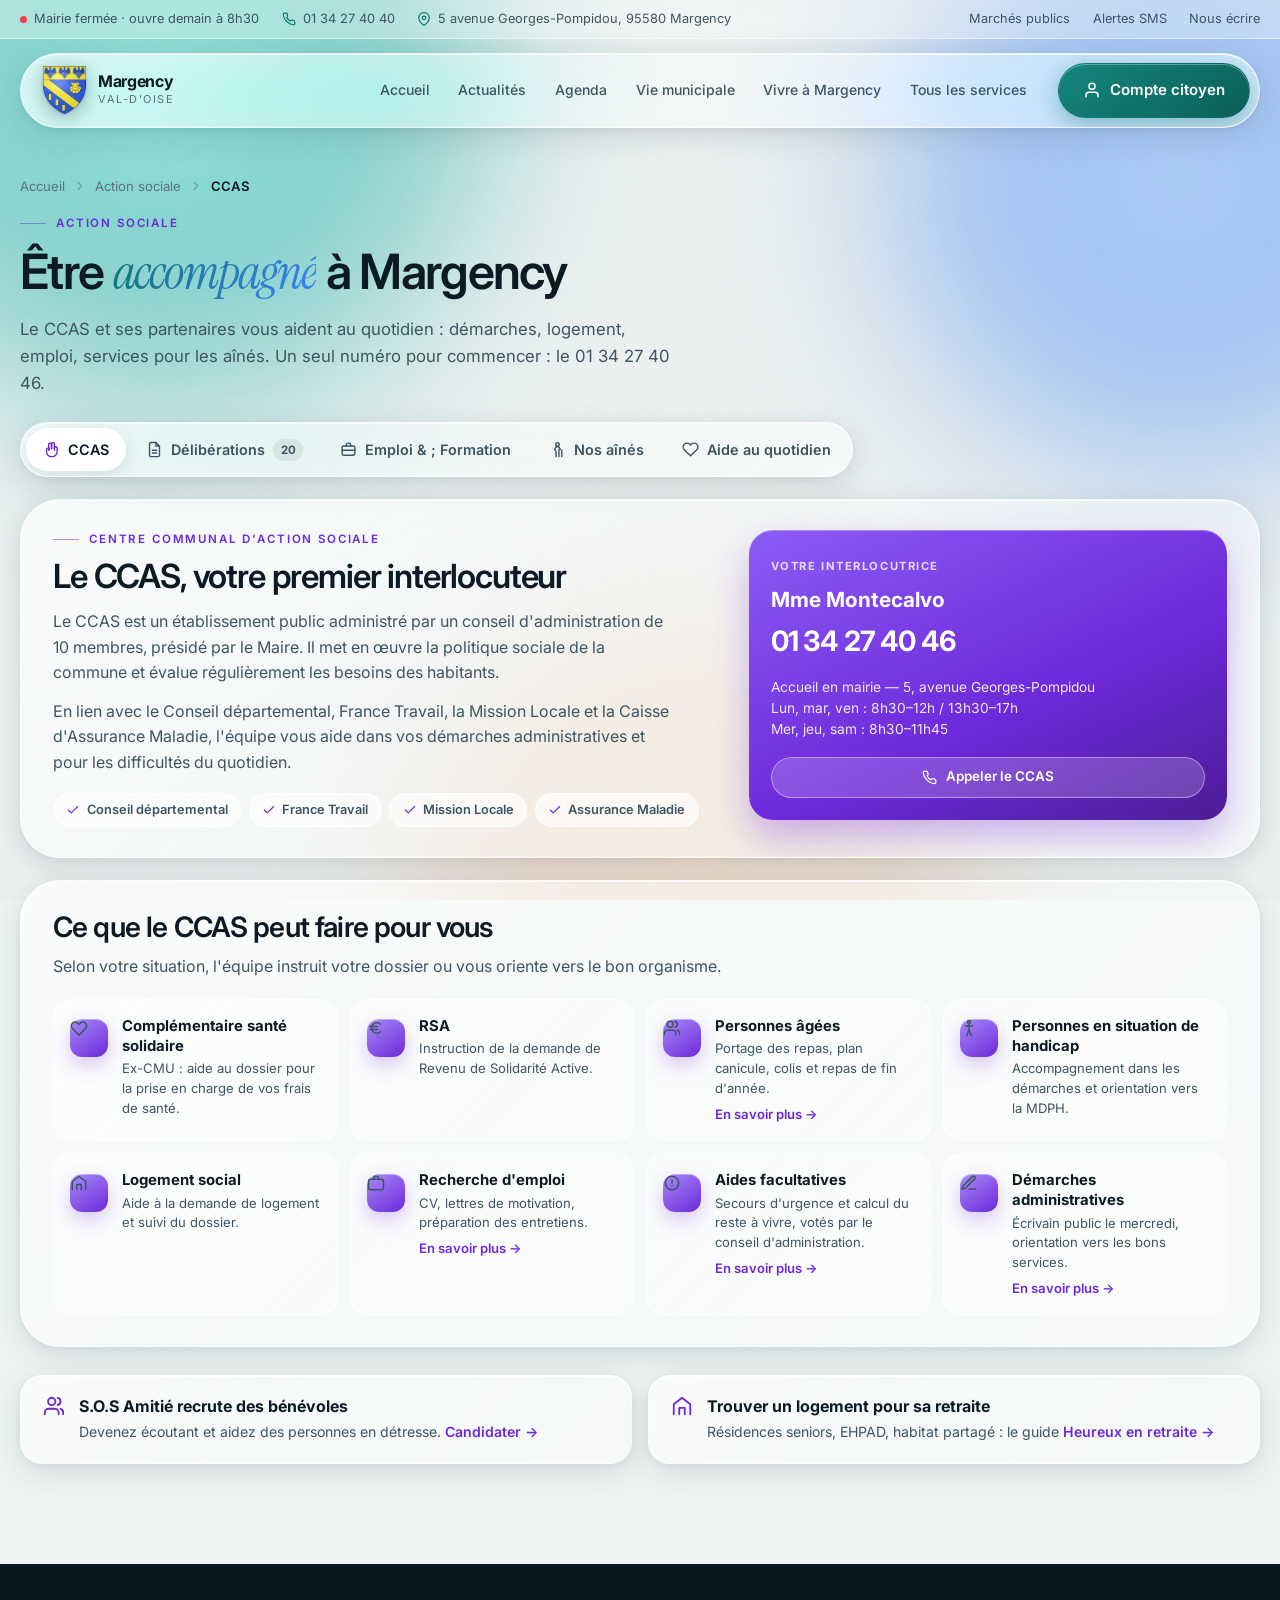
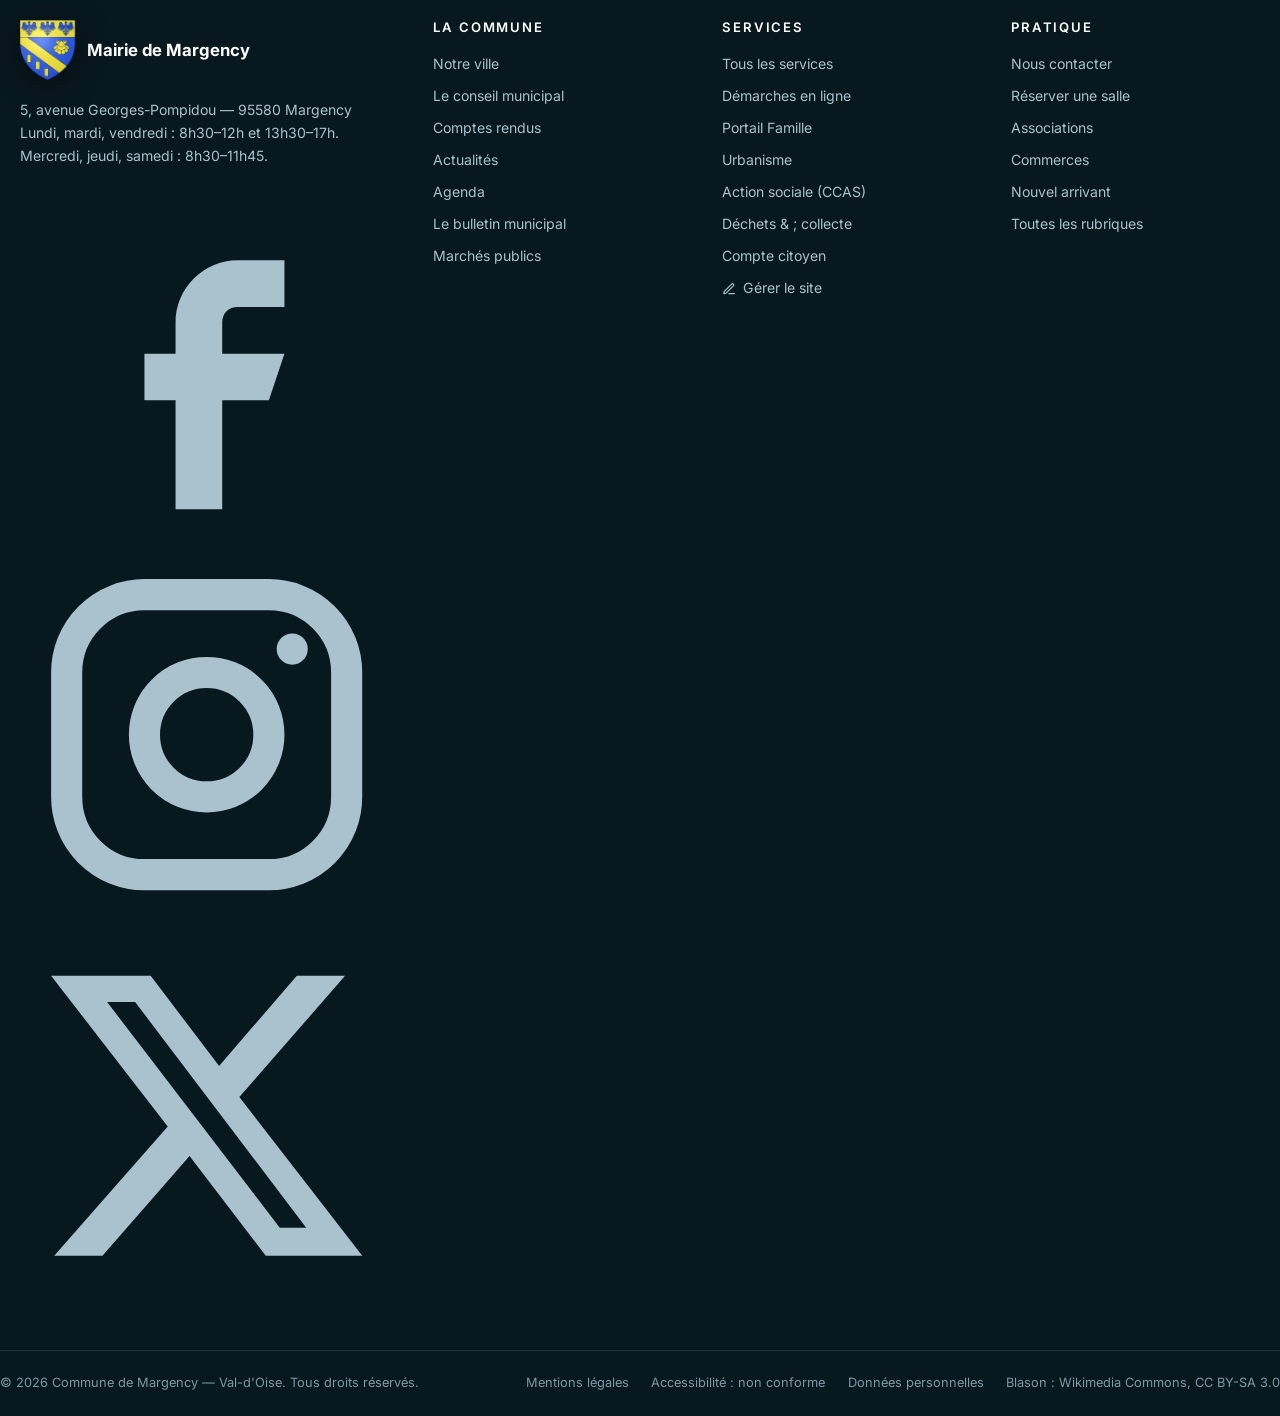
==== action-sociale.html @ bf0f0d5d "Site de la mairie de Margency : maquette complète Site statique de 15 pages et son interface de gest" ====
<!DOCTYPE html>
<html lang="fr">
<head>
<meta charset="utf-8">
<meta name="viewport" content="width=device-width, initial-scale=1">
<title>Action sociale — Mairie de Margency</title>
<meta name="description" content="Action sociale à Margency (95580) : CCAS, délibérations du CCAS, emploi et formation, services pour les aînés et aide au quotidien.">
<link rel="icon" type="image/png" sizes="32x32" href="assets/site/favicon-32.png">
<link rel="apple-touch-icon" href="assets/site/favicon-180.png">
<link rel="preconnect" href="https://fonts.googleapis.com">
<link rel="preconnect" href="https://fonts.gstatic.com" crossorigin>
<link href="https://fonts.googleapis.com/css2?family=Instrument+Serif:ital@0;1&family=Inter:wght@300;400;500;600;700&display=swap" rel="stylesheet">
<link rel="stylesheet" href="css/base.css?v=2">
<style>
.muted{color:var(--ink-mute)}
.view{animation:viewIn .5s var(--ease) both}
@keyframes viewIn{from{opacity:0; transform:translateY(16px)} to{opacity:1; transform:none}}
.views{padding-bottom:60px}
:root{--as1:#a78bfa; --as2:#6d28d9}
.page-head .eyebrow{color:var(--as2)}

/* ---------- onglets ---------- */
.seg{display:inline-flex; flex-wrap:wrap; gap:4px; padding:5px; border-radius:var(--r-lg); margin-top:1.6rem}
.seg a{display:flex; align-items:center; gap:.5rem; padding:.62rem 1.05rem; border-radius:var(--r-pill); white-space:nowrap;
  font-size:.9rem; font-weight:600; color:var(--ink-soft); transition:background .3s, color .3s, box-shadow .3s}
.seg a svg{width:17px;height:17px}
.seg a:hover{color:var(--ink)}
.seg a.on{background:#fff; color:var(--ink); box-shadow:0 6px 18px rgba(9,42,54,.12)}
.seg a.on svg{color:var(--as2)}
.seg b{font-size:.72rem; padding:.1rem .45rem; border-radius:var(--r-pill); background:rgba(11,26,36,.07)}

/* ---------- briques communes ---------- */
.panel{padding:30px 32px; border-radius:var(--r-xl); margin-bottom:22px; scroll-margin-top:120px}
.panel > h2{font-size:clamp(1.35rem,2.2vw,1.8rem); letter-spacing:-.03em; display:flex; align-items:center; gap:.8rem}
.panel > p{color:var(--ink-soft); margin-top:.7rem; max-width:70ch}
.panel h3{font-size:.76rem; font-weight:700; letter-spacing:.12em; text-transform:uppercase; color:var(--ink-mute); margin:1.6rem 0 .8rem}
.ic{width:46px;height:46px;border-radius:15px;flex:none;display:grid;place-items:center;color:#fff;
  background:linear-gradient(145deg,var(--c1,var(--as1)),var(--c2,var(--as2)));
  box-shadow:0 8px 20px rgba(109,40,217,.25), inset 0 1px 0 rgba(255,255,255,.35)}
.ic svg{width:22px;height:22px}
.ic.sm{width:38px;height:38px;border-radius:12px}
.ic.sm svg{width:18px;height:18px}
.hero-as{display:grid; grid-template-columns:minmax(0,1.4fr) minmax(0,1fr); gap:26px; align-items:start}
.hero-as .intro p{color:var(--ink-soft); margin-top:.8rem; max-width:62ch}
.hero-as .intro h2{font-size:clamp(1.5rem,2.6vw,2.1rem); letter-spacing:-.035em}
.contact{padding:22px; border-radius:24px; color:#fff;
  background:linear-gradient(155deg,#8b5cf6,#6d28d9 60%,#4c1d95);
  box-shadow:0 18px 38px rgba(109,40,217,.32), inset 0 1px 0 rgba(255,255,255,.3)}
.contact small{font-size:.7rem; font-weight:700; letter-spacing:.14em; text-transform:uppercase; opacity:.8}
.contact b{display:block; font-size:1.3rem; margin-top:.3rem}
.contact .tel{display:block; font-size:1.75rem; font-weight:700; letter-spacing:-.03em; margin:.2rem 0 .8rem}
.contact p{font-size:.86rem; opacity:.9; line-height:1.55}
.contact .btn{margin-top:1rem; width:100%; background:rgba(255,255,255,.18); color:#fff; border-color:rgba(255,255,255,.4)}
.contact .btn:hover{background:rgba(255,255,255,.28)}

.cards{display:grid; grid-template-columns:repeat(auto-fill,minmax(230px,1fr)); gap:12px}
.card{display:flex; gap:.9rem; align-items:flex-start; padding:16px; border-radius:18px;
  background:rgba(255,255,255,.5); border:1px solid rgba(255,255,255,.78);
  transition:transform .35s var(--ease), box-shadow .35s var(--ease), background .3s}
a.card:hover, .card.hov:hover{transform:translateY(-4px); background:rgba(255,255,255,.8); box-shadow:0 14px 30px rgba(9,42,54,.1)}
.card b{display:block; font-size:.93rem; line-height:1.35}
.card span{display:block; font-size:.82rem; color:var(--ink-soft); margin-top:.2rem; line-height:1.5}
.card .go{color:var(--as2); font-weight:600; margin-top:.4rem}

.chips{display:flex; flex-wrap:wrap; gap:.45rem}
.chip{display:inline-flex; align-items:center; gap:.4rem; padding:.36rem .78rem; border-radius:var(--r-pill);
  font-size:.8rem; font-weight:600; color:var(--ink-soft); background:rgba(255,255,255,.6); border:1px solid rgba(255,255,255,.8)}
.chip svg{width:14px;height:14px; color:var(--as2)}

.box{padding:18px; border-radius:18px; background:rgba(255,255,255,.45); border:1px solid rgba(255,255,255,.75)}
.two{display:grid; grid-template-columns:minmax(0,1fr) minmax(0,1fr); gap:16px}
.org{display:flex; flex-direction:column; gap:.2rem}
.org .top{display:flex; gap:.9rem; align-items:center; margin-bottom:.7rem}
.org .top b{font-size:1rem; line-height:1.3}
.org .top small{display:block; font-size:.76rem; color:var(--ink-mute)}
.org dl{margin:0; display:grid; grid-template-columns:auto minmax(0,1fr); gap:.35rem .8rem; font-size:.86rem}
.org dt{color:var(--ink-mute); font-weight:600}
.org dd{margin:0; color:var(--ink-soft)}
.org dd a{color:var(--brand); font-weight:600}
.org .btn{margin-top:1rem; align-self:flex-start}

.note{display:flex; gap:.9rem; align-items:flex-start; padding:18px 22px; border-radius:var(--r-md); margin-top:6px}
.note svg{width:22px;height:22px;flex:none;color:var(--as2);margin-top:.1rem}
.note b{display:block}
.note span{font-size:.88rem; color:var(--ink-soft)}
.note.warm svg{color:#c2410c}

.facts{display:grid; grid-template-columns:repeat(auto-fit,minmax(190px,1fr)); gap:10px; margin-top:1rem}
.fact{padding:14px 16px; border-radius:16px; background:rgba(255,255,255,.55); border:1px solid rgba(255,255,255,.8)}
.fact small{display:block; font-size:.7rem; font-weight:700; letter-spacing:.1em; text-transform:uppercase; color:var(--ink-mute)}
.fact b{display:block; font-size:1.05rem; margin-top:.2rem; letter-spacing:-.01em}
.fact span{display:block; font-size:.8rem; color:var(--ink-soft); margin-top:.15rem; line-height:1.45}
.fact.big b{font-size:1.6rem; letter-spacing:-.04em; color:var(--as2)}

ul.clean{list-style:none; margin:0; padding:0; display:grid; gap:8px}
ul.clean li{display:block; position:relative; padding-left:1.6rem; font-size:.9rem; color:var(--ink-soft); line-height:1.55}
ul.clean li svg{position:absolute; left:0; top:.28rem; width:17px;height:17px;flex:none;color:var(--as2);margin-top:.2rem}
ul.clean li b{color:var(--ink)}
.cta{display:flex; flex-wrap:wrap; gap:.6rem; margin-top:1.2rem}
.pdfs{display:flex; flex-wrap:wrap; gap:6px; margin-top:.8rem}
.pdfs a{display:inline-flex; align-items:center; gap:.45rem; padding:.45rem .75rem; border-radius:10px; font-size:.8rem; font-weight:500;
  background:rgba(255,255,255,.65); border:1px solid rgba(11,26,36,.08); transition:.25s}
.pdfs a:hover{background:#fff; color:var(--brand); border-color:rgba(15,118,110,.3)}
.pdfs a svg{width:14px;height:14px;color:var(--danger);flex:none}

/* sous-navigation interne (aînés) */
.jump{display:grid; grid-template-columns:repeat(4,minmax(0,1fr)); gap:12px; margin-bottom:22px}
.jump a{display:flex; align-items:center; gap:.8rem; padding:14px 16px; border-radius:var(--r-md); font-weight:600; font-size:.92rem;
  transition:transform .35s var(--ease)}
.jump a:hover{transform:translateY(-4px)}

/* ============ DÉLIBÉRATIONS ============ */
.years{display:flex; flex-wrap:wrap; gap:6px; margin-bottom:18px}
.years button{border:1px solid rgba(255,255,255,.8); background:rgba(255,255,255,.5); padding:.5rem 1rem; border-radius:var(--r-pill);
  font-weight:600; font-size:.86rem; color:var(--ink-soft); cursor:pointer; transition:.25s}
.years button:hover{background:rgba(255,255,255,.8)}
.years button.on{background:linear-gradient(140deg,#8b5cf6,#6d28d9); color:#fff; border-color:transparent; box-shadow:0 8px 20px rgba(109,40,217,.3)}
.seance{display:grid; grid-template-columns:auto minmax(0,1fr); gap:22px; padding:22px 24px; border-radius:var(--r-lg); margin-bottom:14px}
.stamp{width:96px; text-align:center; padding:12px 0 10px; border-radius:20px; color:#fff; align-self:start;
  background:linear-gradient(155deg,#8b5cf6,#6d28d9 60%,#4c1d95);
  box-shadow:0 12px 26px rgba(109,40,217,.3), inset 0 1px 0 rgba(255,255,255,.35)}
.stamp b{display:block; font-size:2.3rem; font-weight:700; line-height:1; letter-spacing:-.04em}
.stamp span{display:block; font-size:.76rem; font-weight:600; opacity:.92; margin-top:.2rem}
.s-t h2{font-size:1.15rem; letter-spacing:-.02em}
.s-t .chips{margin-top:.5rem}
.docs{display:grid; grid-template-columns:repeat(auto-fill,minmax(250px,1fr)); gap:8px; margin-top:.9rem}
.doc{display:flex; align-items:center; gap:.75rem; padding:9px 11px; border-radius:13px; background:rgba(255,255,255,.65);
  border:1px solid rgba(11,26,36,.06); transition:transform .35s var(--ease), box-shadow .35s var(--ease), background .3s}
.doc:hover{transform:translateY(-3px); background:#fff; box-shadow:0 10px 22px rgba(9,42,54,.1)}
.doc .pdf{width:34px;height:40px;border-radius:8px;flex:none;display:grid;place-items:center;color:#fff;font-size:.58rem;font-weight:800;
  background:linear-gradient(160deg,#f87171,#b91c1c); box-shadow:inset 0 1px 0 rgba(255,255,255,.35)}
.doc.del .pdf{background:linear-gradient(160deg,#a78bfa,#6d28d9)}
.doc b{display:block; font-size:.84rem; line-height:1.3}
.doc small{display:block; font-size:.72rem; color:var(--ink-mute)}

/* ============ AIDE : qui appeler ============ */
.guide{display:grid; gap:8px}
.row{display:grid; grid-template-columns:auto minmax(0,1.2fr) minmax(0,1fr) auto; gap:1rem; align-items:center; padding:12px 16px; border-radius:16px;
  background:rgba(255,255,255,.5); border:1px solid rgba(255,255,255,.78); transition:transform .35s var(--ease), background .3s}
.row:hover{transform:translateX(6px); background:rgba(255,255,255,.8)}
.row b{font-size:.92rem}
.row .svc{font-size:.86rem; color:var(--ink-soft)}
.row .svc a{color:var(--as2); font-weight:600}
.row .tel{font-weight:700; font-size:.9rem; color:var(--brand); white-space:nowrap}
.urg{display:grid; grid-template-columns:repeat(auto-fit,minmax(120px,1fr)); gap:8px; margin-top:.4rem}
.urg a{display:block; text-align:center; padding:12px 8px; border-radius:14px; background:rgba(254,226,226,.6); border:1px solid rgba(220,38,38,.18)}
.urg a b{display:block; font-size:1.5rem; color:#b91c1c; letter-spacing:-.03em}
.urg a span{font-size:.74rem; color:var(--ink-soft)}

@media (max-width:1100px){
  .hero-as{grid-template-columns:minmax(0,1fr)}
  .jump{grid-template-columns:minmax(0,1fr) minmax(0,1fr)}
}
@media (max-width:760px){
  .panel{padding:22px 20px}
  .two{grid-template-columns:minmax(0,1fr)}
  .seance{grid-template-columns:minmax(0,1fr); padding:18px}
  .stamp{width:auto; display:flex; align-items:baseline; gap:.6rem; padding:8px 14px}
  .stamp b{font-size:1.6rem}
  .row{grid-template-columns:auto minmax(0,1fr); row-gap:.2rem; align-items:start}
  .row .svc{grid-column:2}
  .row .tel{grid-column:2}
  .row .ic{grid-row:span 3; align-self:start}
  .seg{display:flex}
  .seg a{flex:1 1 40%; justify-content:center; padding:.6rem .7rem; font-size:.84rem}
}
</style>
</head>
<body>

<div class="aurora">
  <div class="blob b1"></div><div class="blob b2"></div>
  <div class="blob b3"></div><div class="blob b4"></div>
</div>
<div class="grain"></div>

<div class="topbar">
  <div class="wrap">
    <div class="topbar-l">
      <span class="topbar-item" id="statutMairie"><span class="pulse"></span> <span class="statut-txt">Horaires de la mairie</span></span>
      <a class="topbar-item" href="tel:0134274040">
        <svg viewBox="0 0 24 24" fill="none" stroke="currentColor" stroke-width="2" stroke-linecap="round"><path d="M22 16.9v3a2 2 0 0 1-2.2 2 19.8 19.8 0 0 1-8.6-3.1 19.5 19.5 0 0 1-6-6A19.8 19.8 0 0 1 2.1 4.2 2 2 0 0 1 4.1 2h3a2 2 0 0 1 2 1.7c.1.9.3 1.8.6 2.6a2 2 0 0 1-.5 2.1L8.1 9.6a16 16 0 0 0 6 6l1.2-1.1a2 2 0 0 1 2.1-.5c.8.3 1.7.5 2.6.6a2 2 0 0 1 1.7 2z"/></svg>
        01 34 27 40 40
      </a>
      <span class="topbar-item">
        <svg viewBox="0 0 24 24" fill="none" stroke="currentColor" stroke-width="2"><path d="M21 10c0 7-9 13-9 13s-9-6-9-13a9 9 0 0 1 18 0z"/><circle cx="12" cy="10" r="3"/></svg>
        5 avenue Georges-Pompidou, 95580 Margency
      </span>
    </div>
    <div class="topbar-l" style="display:flex">
      <a href="vie-municipale.html#marches">Marchés publics</a>
      <a href="compte-citoyen.html">Alertes SMS</a>
      <a href="vie-municipale.html#mairie/ecrire">Nous écrire</a>
    </div>
  </div>
</div>

<header class="site" id="header">
  <div class="wrap">
    <div class="navbar glass">
      <a class="brand" href="index.html">
        <img class="blason" src="assets/site/blason-128.webp" width="44" height="48" alt="Blason de Margency">
        <span class="brand-txt"><strong>Margency</strong><span>Val-d'Oise</span></span>
      </a>
      <nav class="main">
          <a href="index.html">Accueil</a>
          <a href="actualites.html">Actualités</a>
          <a href="agenda.html">Agenda</a>
          <a href="vie-municipale.html">Vie municipale</a>
          <a href="vivre-a-margency.html">Vivre à Margency</a>
          <a href="services.html">Tous les services</a>
        </nav>
      <div class="nav-actions">
        <a class="btn btn-solid" href="compte-citoyen.html">
          <svg viewBox="0 0 24 24" fill="none" stroke="currentColor" stroke-width="2" stroke-linecap="round"><path d="M20 21v-2a4 4 0 0 0-4-4H8a4 4 0 0 0-4 4v2"/><circle cx="12" cy="7" r="4"/></svg>
          <span class="lbl">Compte citoyen</span>
        </a>
        <button class="icon-btn burger" id="burger" aria-label="Menu">
          <svg viewBox="0 0 24 24" fill="none" stroke="currentColor" stroke-width="2" stroke-linecap="round"><path d="M4 7h16M4 12h16M4 17h16"/></svg>
        </button>
      </div>
    </div>
  </div>
</header>

<div class="sheet" id="sheet">
  <div class="wrap">
    <div class="sheet-inner glass">
      <button class="icon-btn close" id="closeSheet" aria-label="Fermer">
        <svg viewBox="0 0 24 24" fill="none" stroke="currentColor" stroke-width="2" stroke-linecap="round"><path d="M18 6 6 18M6 6l12 12"/></svg>
      </button>
      <nav>
            <a href="index.html">Accueil</a>
            <a href="actualites.html">Actualités</a>
            <a href="agenda.html">Agenda</a>
            <a href="vie-municipale.html">Vie municipale</a>
            <a href="enfance-education.html">Enfance &amp ; Éducation</a>
            <a href="sport-loisirs-culture.html">Sport, Loisirs &amp ; Culture</a>
            <a href="vivre-a-margency.html">Vivre à Margency</a>
            <a href="environnement-urbanisme.html">Environnement &amp ; Urbanisme</a>
            <a class="active" href="action-sociale.html">Action sociale</a>
            <a href="conseil-municipal.html">Conseil municipal</a>
            <a href="services.html">Tous les services</a>
            <a href="compte-citoyen.html">Compte citoyen</a>
          </nav>
    </div>
  </div>
</div>

<main>
  <div class="page-head">
    <div class="wrap">
      <div class="crumb">
        <a href="index.html">Accueil</a>
        <svg viewBox="0 0 24 24" fill="none" stroke="currentColor" stroke-width="2.4" stroke-linecap="round"><path d="m9 6 6 6-6 6"/></svg>
        <a href="services.html#action-sociale">Action sociale</a>
        <svg viewBox="0 0 24 24" fill="none" stroke="currentColor" stroke-width="2.4" stroke-linecap="round"><path d="m9 6 6 6-6 6"/></svg>
        <b id="crumbCur">CCAS</b>
      </div>
      <div class="eyebrow">Action sociale</div>
      <h1>Être <em>accompagné</em> à Margency</h1>
      <p class="lead">Le CCAS et ses partenaires vous aident au quotidien : démarches, logement, emploi, services pour les aînés. Un seul numéro pour commencer : le 01 34 27 40 46.</p>
      <nav class="seg glass" id="seg" aria-label="Sections de l'action sociale">
        <a href="#ccas" data-v="ccas"><svg viewBox="0 0 24 24" fill="none" stroke="currentColor" stroke-width="2" stroke-linecap="round" stroke-linejoin="round"><path d="M8 13V5a2 2 0 1 1 4 0v6"/><path d="M12 11V4a2 2 0 1 1 4 0v9"/><path d="M16 10a2 2 0 1 1 4 0v5a7 7 0 0 1-7 7h-1a7 7 0 0 1-7-7v-3a2 2 0 1 1 4 0"/></svg>CCAS</a>
        <a href="#deliberations" data-v="deliberations"><svg viewBox="0 0 24 24" fill="none" stroke="currentColor" stroke-width="2" stroke-linecap="round"><path d="M14 2H7a2 2 0 0 0-2 2v16a2 2 0 0 0 2 2h10a2 2 0 0 0 2-2V7z"/><path d="M14 2v5h5M9 13h6M9 17h6"/></svg>Délibérations <b id="nbSeances"></b></a>
        <a href="#emploi" data-v="emploi"><svg viewBox="0 0 24 24" fill="none" stroke="currentColor" stroke-width="2" stroke-linecap="round"><rect x="3" y="7" width="18" height="13" rx="2"/><path d="M9 7V5a2 2 0 0 1 2-2h2a2 2 0 0 1 2 2v2M3 13h18"/></svg>Emploi &amp ; Formation</a>
        <a href="#aines" data-v="aines"><svg viewBox="0 0 24 24" fill="none" stroke="currentColor" stroke-width="2" stroke-linecap="round"><circle cx="12" cy="5" r="2.5"/><path d="M10 22v-7l-2-3 2-4h4l2 4M14 12v10M18 13v9"/></svg>Nos aînés</a>
        <a href="#aide" data-v="aide"><svg viewBox="0 0 24 24" fill="none" stroke="currentColor" stroke-width="2" stroke-linecap="round"><path d="M20.8 4.6a5.5 5.5 0 0 0-7.8 0L12 5.7l-1-1.1a5.5 5.5 0 0 0-7.8 7.8l1 1.1L12 21l7.8-7.5 1-1.1a5.5 5.5 0 0 0 0-7.8z"/></svg>Aide au quotidien</a>
      </nav>
    </div>
  </div>

  <div class="views"><div class="wrap">

  <!-- ==================== CCAS ==================== -->
  <section class="view" data-view="ccas" hidden>
    <div class="panel glass">
      <div class="hero-as">
        <div class="intro">
          <div class="eyebrow" style="color:var(--as2)">Centre Communal d'Action Sociale</div>
          <h2 style="margin-top:.6rem">Le CCAS, votre premier interlocuteur</h2>
          <p>Le CCAS est un établissement public administré par un conseil d'administration de 10 membres, présidé par le Maire. Il met en œuvre la politique sociale de la commune et évalue régulièrement les besoins des habitants.</p>
          <p>En lien avec le Conseil départemental, France Travail, la Mission Locale et la Caisse d'Assurance Maladie, l'équipe vous aide dans vos démarches administratives et pour les difficultés du quotidien.</p>
          <div class="chips" style="margin-top:1.1rem" data-partners></div>
        </div>
        <aside class="contact">
          <small>Votre interlocutrice</small>
          <b>Mme Montecalvo</b>
          <a class="tel" href="tel:0134274046">01 34 27 40 46</a>
          <p>Accueil en mairie — 5, avenue Georges-Pompidou<br>Lun, mar, ven : 8h30–12h / 13h30–17h<br>Mer, jeu, sam : 8h30–11h45</p>
          <a class="btn btn-sm" href="tel:0134274046" data-ico="phone">Appeler le CCAS</a>
        </aside>
      </div>
    </div>

    <div class="panel glass">
      <h2>Ce que le CCAS peut faire pour vous</h2>
      <p>Selon votre situation, l'équipe instruit votre dossier ou vous oriente vers le bon organisme.</p>
      <div class="cards" style="margin-top:1.2rem" data-zone="ccas-missions"></div>
    </div>

    <div class="two">
      <div class="note glass" data-ico-note="users"><div><b>S.O.S Amitié recrute des bénévoles</b>
        <span>Devenez écoutant et aidez des personnes en détresse. <a style="color:var(--as2);font-weight:600" href="http://www.sosamitieidf.asso.fr/benevolat/ecoute-sos-amitie/" target="_blank" rel="noopener">Candidater →</a></span></div></div>
      <div class="note glass" data-ico-note="home"><div><b>Trouver un logement pour sa retraite</b>
        <span>Résidences seniors, EHPAD, habitat partagé : le guide <a style="color:var(--as2);font-weight:600" href="http://heureux-en-retraite.com/" target="_blank" rel="noopener">Heureux en retraite →</a></span></div></div>
    </div>
  </section>

  <!-- ==================== DÉLIBÉRATIONS ==================== -->
  <section class="view" data-view="deliberations" hidden>
    <div class="note glass" style="margin:0 0 18px" data-ico-note="info"><div><b>Le conseil d'administration du CCAS</b>
      <span>Présidé par le Maire, il vote le budget du CCAS, les subventions aux associations et les aides (secours d'urgence, aide au permis et au BAFA, bons de Noël…). Pour chaque séance : convocation, délibérations et procès-verbal. Les documents PDF font foi.</span></div></div>
    <div class="years" id="years" role="tablist" aria-label="Filtrer par année"></div>
    <div id="seances"></div>
  </section>

  <!-- ==================== EMPLOI ==================== -->
  <section class="view" data-view="emploi" hidden>
    <div class="panel glass">
      <div class="hero-as">
        <div class="intro">
          <div class="eyebrow" style="color:var(--as2)">Emploi &amp ; Formation</div>
          <h2 style="margin-top:.6rem">Vous cherchez un emploi&nbsp;?</h2>
          <p>Le CCAS peut vous aider dans vos démarches. Ses agents vous accompagnent pour <b>rédiger votre CV et vos lettres de motivation</b> et pour <b>préparer vos entretiens</b>.</p>
          <p>La ville diffuse aussi régulièrement des offres d'emploi sur ses différents canaux de communication.</p>
          <div class="cta">
            <a class="btn btn-solid" href="tel:0134274046" data-ico="phone">Prendre rendez-vous</a>
            <a class="btn btn-glass" href="vie-municipale.html#recrutement" data-ico="arrow">Voir les offres de la mairie</a>
          </div>
        </div>
        <div class="facts" style="margin-top:0">
          <div class="fact"><small>CV &amp ; lettres</small><b>Relecture, mise en forme</b><span>avec un agent du CCAS</span></div>
          <div class="fact"><small>Entretiens</small><b>Préparation</b><span>questions types, présentation</span></div>
          <div class="fact"><small>Orientation</small><b>Vers le bon organisme</b><span>France Travail, Mission Locale</span></div>
        </div>
      </div>
    </div>

    <div class="two">
      <div class="panel glass org" style="margin-bottom:0">
        <div class="top"><span class="ic" style="--c1:#60a5fa;--c2:#2563eb" data-i="briefcase"></span><div><b>France Travail — Montmorency</b><small>ex-Pôle emploi · tous publics</small></div></div>
        <dl>
          <dt>Adresse</dt><dd>27, rue Ferber, 95160 Montmorency</dd>
          <dt>Téléphone</dt><dd><a href="tel:3949">39 49</a> (service gratuit + prix d'un appel)</dd>
          <dt>Horaires</dt><dd>Sans rendez-vous : lundi au jeudi 9h–13h15, vendredi 9h–12h<br>Sur rendez-vous : lundi au jeudi 13h15–17h</dd>
        </dl>
        <a class="btn btn-glass btn-sm" href="https://www.francetravail.fr" target="_blank" rel="noopener" data-ico="arrow">francetravail.fr</a>
      </div>
      <div class="panel glass org" style="margin-bottom:0">
        <div class="top"><span class="ic" style="--c1:#fbbf6b;--c2:#9e5527" data-i="cap"></span><div><b>Mission Locale Vallée de Montmorency</b><small>jeunes de 16 à 25 ans</small></div></div>
        <dl>
          <dt>Adresse</dt><dd>30, rue de la Station, 95130 Franconville</dd>
          <dt>Téléphone</dt><dd><a href="tel:0139326603">01 39 32 66 03</a></dd>
          <dt>Horaires</dt><dd>Lundi, mardi : 8h45–12h30 / 13h30–17h30<br>Mercredi, jeudi : 8h45–12h30 / 13h30–17h<br>Vendredi : 8h45–12h30 / 13h30–16h45</dd>
        </dl>
        <a class="btn btn-glass btn-sm" href="tel:0139326603" data-ico="phone">Appeler la Mission Locale</a>
      </div>
    </div>

    <div class="panel glass" style="margin-top:22px">
      <h2>Se former, s'engager</h2>
      <div class="cards" style="margin-top:1.2rem" data-zone="emploi-formation"></div>
    </div>
  </section>

  <!-- ==================== AÎNÉS ==================== -->
  <section class="view" data-view="aines" hidden>
    <div class="jump">
      <a class="glass" href="#aines/canicule"><span class="ic sm" style="--c1:#fb923c;--c2:#c2410c" data-i="sun"></span>Canicule &amp ; grand froid</a>
      <a class="glass" href="#aines/repas"><span class="ic sm" style="--c1:#4ade80;--c2:#15803d" data-i="fork"></span>Portage des repas</a>
      <a class="glass" href="#aines/lien"><span class="ic sm" style="--c1:#f472b6;--c2:#be185d" data-i="users"></span>Visites &amp ; lien social</a>
      <a class="glass" href="#aines/retraite"><span class="ic sm" style="--c1:#60a5fa;--c2:#2563eb" data-i="doc"></span>Retraite &amp ; démarches</a>
    </div>

    <div class="panel glass" id="canicule">
      <h2><span class="ic" style="--c1:#fb923c;--c2:#c2410c" data-i="sun"></span>Plan canicule et grand froid</h2>
      <p>Lors des épisodes de canicule ou de grand froid, la commune informe ses habitants et ouvre en mairie une <b>salle de rafraîchissement</b> équipée de climatiseurs, avec des bouteilles d'eau pour les personnes qui n'ont pas accès à un lieu frais.</p>
      <div class="two" style="margin-top:1.2rem">
        <div class="box">
          <h3 style="margin-top:0">Faites-vous recenser</h3>
          <p style="font-size:.9rem;color:var(--ink-soft)">Personnes âgées, isolées ou en situation de handicap : inscrivez-vous au registre du CCAS. En cas d'alerte, vous serez contacté et aidé si besoin. Un proche peut vous inscrire.</p>
          <div class="cta">
            <a class="btn btn-solid btn-sm" href="compte-citoyen.html" data-ico="user">S'inscrire depuis le compte citoyen</a>
            <a class="btn btn-glass btn-sm" href="tel:0134274046" data-ico="phone">01 34 27 40 46</a>
          </div>
        </div>
        <div class="box">
          <h3 style="margin-top:0">Les bons réflexes</h3>
          <ul class="clean" data-check>
            <li>Boire régulièrement, sans attendre d'avoir soif</li>
            <li>Fermer volets et fenêtres le jour, aérer la nuit</li>
            <li>Donner et prendre des nouvelles de ses proches</li>
            <li>Canicule info service : <b>0 800 06 66 66</b> (appel gratuit)</li>
          </ul>
          <div class="pdfs"><a href="https://www.gouvernement.fr/risques/canicule" target="_blank" rel="noopener">gouvernement.fr — canicule</a><a href="https://www.gouvernement.fr/risques/grand-froid" target="_blank" rel="noopener">gouvernement.fr — grand froid</a></div>
        </div>
      </div>
    </div>

    <div class="panel glass" id="repas">
      <h2><span class="ic" style="--c1:#4ade80;--c2:#15803d" data-i="fork"></span>Portage des repas à domicile</h2>
      <p>Pour les personnes de <b>plus de 60 ans et/ou en situation de handicap</b>, la mairie livre des repas à domicile en liaison froide, <b>7 jours sur 7</b>, pour le midi et le soir.</p>
      <div class="facts">
        <div class="fact big"><small>Tarif 2026</small><b>9,20 €</b><span>par repas · révisé chaque 1<sup>er</sup> janvier</span></div>
        <div class="fact"><small>Livraison</small><b>Le matin, du lundi au vendredi</b><span>le vendredi : repas du samedi et du dimanche</span></div>
        <div class="fact"><small>Menus</small><b>Élaborés par une diététicienne</b><span>sans sucre, sans sel ou texture modifiée · collation du soir possible</span></div>
        <div class="fact"><small>Inscription</small><b><a href="tel:0134274076" style="color:var(--brand)">01 34 27 40 76</a></b><span>5 jours pour la première livraison</span></div>
      </div>
      <p style="font-size:.86rem;margin-top:1rem">Pour suspendre ou reprendre la livraison, prévenez <b>72 h à l'avance</b> (sauf hospitalisation), sinon les repas sont facturés. Repas préparés par le prestataire Armor Cuisine, choisis un mois à l'avance.</p>
      <h3>Menus en cours</h3>
      <div class="pdfs" data-zone="aines-menus"></div>
    </div>

    <div class="panel glass" id="lien">
      <h2><span class="ic" style="--c1:#f472b6;--c2:#be185d" data-i="users"></span>Visites et lien social</h2>
      <div class="two" style="margin-top:1.2rem">
        <div class="box">
          <h3 style="margin-top:0">Unis-Cité</h3>
          <p style="font-size:.9rem;color:var(--ink-soft)">Des jeunes en service civique proposent aux seniors de Margency :</p>
          <ul class="clean" data-check style="margin-top:.6rem">
            <li>des visites et des appels de convivialité</li>
            <li>une aide pour utiliser le numérique</li>
            <li>des animations et des jeux à distance</li>
          </ul>
          <div class="cta"><a class="btn btn-glass btn-sm" href="tel:0134274075" data-ico="phone">01 34 27 40 75 · mardi au vendredi</a></div>
        </div>
        <div class="box">
          <h3 style="margin-top:0">Ensemble 2 Générations</h3>
          <p style="font-size:.9rem;color:var(--ink-soft)">Le logement intergénérationnel : un senior accueille chez lui un étudiant sélectionné par l'association. En échange d'un loyer modéré ou d'une participation aux charges, l'étudiant apporte présence, entraide et convivialité. Trois formules de cohabitation existent.</p>
          <div class="cta"><a class="btn btn-glass btn-sm" href="https://ensemble2generations.fr/" target="_blank" rel="noopener" data-ico="arrow">ensemble2generations.fr</a></div>
        </div>
      </div>
      <div class="note" style="background:rgba(255,255,255,.45);border:1px solid rgba(255,255,255,.75);margin-top:16px" data-ico-note="gift"><div><b>Colis et repas de fin d'année</b>
        <span>Vous avez 70 ans ou plus ? Choisissez le colis, l'invitation au repas des aînés ou les deux, depuis votre <a href="compte-citoyen.html" style="color:var(--as2);font-weight:600">compte citoyen</a>.</span></div></div>
    </div>

    <div class="panel glass" id="retraite">
      <h2><span class="ic" style="--c1:#60a5fa;--c2:#2563eb" data-i="doc"></span>Retraite et démarches</h2>
      <div class="cards" style="margin-top:1.2rem" data-zone="aines-retraite"></div>
    </div>
  </section>

  <!-- ==================== AIDE AU QUOTIDIEN ==================== -->
  <section class="view" data-view="aide" hidden>
    <div class="panel glass">
      <div class="hero-as">
        <div class="intro">
          <div class="eyebrow" style="color:var(--as2)">Écrivain public</div>
          <h2 style="margin-top:.6rem">Un courrier à écrire, un document à comprendre&nbsp;?</h2>
          <p>Chaque <b>mercredi après-midi</b>, Mme Francine Allain, écrivaine publique, reçoit les Margencéens en mairie. Elle aide à lire, comprendre ou rédiger courriers et documents administratifs, avec écoute et discrétion.</p>
          <p>Forte de plus de dix ans d'expérience, elle aime rappeler qu'« on reçoit des individus, pas des dossiers ».</p>
        </div>
        <aside class="contact">
          <small>Sur rendez-vous</small>
          <b>Le mercredi après-midi</b>
          <a class="tel" href="tel:0134274046">01 34 27 40 46</a>
          <p>Ligne directe du CCAS, ou standard de la mairie au 01 34 27 40 40, touche 1<br>Rendez-vous en mairie — 5, avenue Georges-Pompidou</p>
          <a class="btn btn-sm" href="tel:0134274046" data-ico="phone">Prendre rendez-vous</a>
        </aside>
      </div>
    </div>

    <div class="panel glass">
      <h2>Qui appeler selon votre besoin&nbsp;?</h2>
      <p>Les services de la commune et de ses partenaires, en un coup d'œil.</p>
      <div class="guide" style="margin-top:1.2rem" id="guide" data-zone="aide-guide"></div>
    </div>

    <div class="panel glass">
      <h2>En cas d'urgence</h2>
      <div class="urg" style="margin-top:1rem">
        <a href="tel:15"><b>15</b><span>SAMU</span></a>
        <a href="tel:17"><b>17</b><span>Police</span></a>
        <a href="tel:18"><b>18</b><span>Pompiers</span></a>
        <a href="tel:112"><b>112</b><span>Urgences (Europe)</span></a>
        <a href="tel:115"><b>115</b><span>Hébergement d'urgence</span></a>
        <a href="tel:3919"><b>3919</b><span>Violences femmes info</span></a>
      </div>
    </div>
  </section>

  </div></div>
</main>

<footer>
  <div class="wrap">
    <div class="f-grid">
      <div>
        <div class="f-brand">
          <img class="blason blason-lg" src="assets/site/blason-256.webp" width="55" height="60" alt="Blason de Margency">
          <strong>Mairie de Margency</strong>
        </div>
        <p class="f-about">5, avenue Georges-Pompidou — 95580 Margency<br><span data-horaires-mairie>Lundi, mardi, vendredi : 8h30–12h et 13h30–17h.<br>Mercredi, jeudi, samedi : 8h30–11h45.</span></p>
                <div class="socials">
          <a class="soc" href="https://www.facebook.com/profile.php?id=100007993065299" target="_blank" rel="noopener" aria-label="Facebook"><svg viewBox="0 0 24 24" fill="currentColor"><path d="M14 9h3V6h-3c-2.2 0-4 1.8-4 4v2H8v3h2v7h3v-7h3l1-3h-4v-2c0-.6.4-1 1-1z"/></svg></a>
          <a class="soc" href="https://www.instagram.com/margency95580/" target="_blank" rel="noopener" aria-label="Instagram"><svg viewBox="0 0 24 24" fill="none" stroke="currentColor" stroke-width="2"><rect x="3" y="3" width="18" height="18" rx="5"/><circle cx="12" cy="12" r="4"/><circle cx="17.5" cy="6.5" r="1" fill="currentColor" stroke="none"/></svg></a>
          <a class="soc" href="https://twitter.com/villedemargency" target="_blank" rel="noopener" aria-label="X (Twitter)"><svg viewBox="0 0 24 24" fill="currentColor"><path d="M17.8 3h3.1l-6.8 7.8L22 21h-6.2l-4.9-6.4L5.3 21H2.2l7.3-8.3L2 3h6.4l4.4 5.8zm-1.1 16.2h1.7L7.4 4.7H5.6z"/></svg></a>
        </div>
        </div>
        <div>
          <h4>La commune</h4>
          <ul>
            <li><a href="services.html">Notre ville</a></li>
            <li><a href="conseil-municipal.html#elus">Le conseil municipal</a></li>
            <li><a href="conseil-municipal.html#seances">Comptes rendus</a></li>
            <li><a href="actualites.html">Actualités</a></li>
            <li><a href="agenda.html">Agenda</a></li>
            <li><a href="vie-municipale.html#magazines">Le bulletin municipal</a></li>
            <li><a href="vie-municipale.html#marches">Marchés publics</a></li>
          </ul>
        </div>
        <div>
          <h4>Services</h4>
          <ul>
            <li><a href="services.html">Tous les services</a></li>
            <li><a href="vie-municipale.html#demarches">Démarches en ligne</a></li>
            <li><a href="enfance-education.html#portail">Portail Famille</a></li>
            <li><a href="environnement-urbanisme.html">Urbanisme</a></li>
            <li><a href="action-sociale.html">Action sociale (CCAS)</a></li>
            <li><a href="vie-municipale.html#dechets">Déchets &amp ; collecte</a></li>
            <li><a href="compte-citoyen.html">Compte citoyen</a></li>
            <li><a class="agent-link" href="gestion.html"><svg viewBox="0 0 24 24" fill="none" stroke="currentColor" stroke-width="2" stroke-linecap="round" stroke-linejoin="round"><path d="M12 20h9"/><path d="M16.5 3.5a2.1 2.1 0 0 1 3 3L7 19l-4 1 1-4z"/></svg>Gérer le site</a></li>
          </ul>
        </div>
        <div>
          <h4>Pratique</h4>
          <ul>
            <li><a href="vie-municipale.html#mairie/ecrire">Nous contacter</a></li>
            <li><a href="vivre-a-margency.html#salles">Réserver une salle</a></li>
            <li><a href="sport-loisirs-culture.html#associations">Associations</a></li>
            <li><a href="vivre-a-margency.html#commerces">Commerces</a></li>
            <li><a href="vivre-a-margency.html">Nouvel arrivant</a></li>
            <li><a href="services.html">Toutes les rubriques</a></li>
          </ul>
        </div>
      </div>
    </div>
    <div class="f-bottom">
      <span>© <span data-annee>2026</span> Commune de Margency — Val-d'Oise. Tous droits réservés.</span>
      <span style="display:flex;gap:1.4rem;flex-wrap:wrap">
        <a href="mentions-legales.html#mentions">Mentions légales</a>
        <a href="mentions-legales.html#accessibilite">Accessibilité : non conforme</a>
        <a href="mentions-legales.html#donnees">Données personnelles</a>
        <a href="https://commons.wikimedia.org/wiki/File:Blason_ville_fr_Margency_(Val-d%27Oise).svg" target="_blank" rel="noopener">Blason : Wikimedia Commons, CC BY-SA 3.0</a>
      </span>
    </div>
  </div>
</footer>

<script src="js/icones.js"></script>
<script src="data/cartes.js"></script>
<script src="data/ccas.js"></script>
<script src="js/compte-demo.js"></script>
<script src="js/horaires.js"></script>
<script>
(function(){
  var esc = MD.esc;
  var SITE = 'https://www.mairie-margency.fr/userfile/fichier-telechargement/';

  var ICO = window.ICONES, TEINTES = window.TEINTES;
  function svg(n){
    return ICO[n] ? '<svg viewBox="0 0 24 24" fill="none" stroke="currentColor" stroke-width="2" stroke-linecap="round" stroke-linejoin="round">'+ICO[n]+'</svg>' : MD.svg(n);
  }
  function teinte(c){ var t = TEINTES[c] || TEINTES.violet ; return '--c1:'+t[0]+';--c2:'+t[1]; }
  function externe(u){ return /^https?:/.test(u) ? ' target="_blank" rel="noopener"' : ''; }
  function tel(t){ return t.replace(/[^\d+]/g, ''); }

  document.querySelector('[data-partners]').innerHTML = ['Conseil départemental','France Travail','Mission Locale','Assurance Maladie']
    .map(function(p){ return '<span class="chip">'+svg('check')+p+'</span>'; }).join('');

  /* ---------- cartes et liens (data/cartes.js) ---------- */
  var RENDU = {
    cartes : function(c){
      var go = c.lien ? '<span class="go">'+esc(c.libelle || 'En savoir plus')+' →</span>'
             : c.telephone ? '<span class="go">'+esc(c.telephone)+'</span>' : '';
      var inner = '<span class="ic sm" style="'+teinte(c.couleur)+'">'+svg(c.icone)+'</span><div><b>'+esc(c.titre)+'</b>'+
        (c.texte ? '<span>'+esc(c.texte)+'</span>' : '')+go+'</div>';
      if(c.lien) return '<a class="card" href="'+esc(c.lien)+'"'+externe(c.lien)+'>'+inner+'</a>';
      if(c.telephone) return '<a class="card" href="tel:'+tel(c.telephone)+'">'+inner+'</a>';
      return '<div class="card">'+inner+'</div>';
    },
    documents : function(c){
      return '<a href="'+esc(c.lien)+'"'+externe(c.lien)+'>'+svg('doc')+esc(c.titre)+'</a>';
    },
    guide : function(c){
      return '<div class="row"><span class="ic sm" style="'+teinte(c.couleur)+'">'+svg(c.icone)+'</span>'+
        '<b>'+esc(c.titre)+'</b><span class="svc">'+(c.lien ? '<a href="'+esc(c.lien)+'"'+externe(c.lien)+'>'+esc(c.libelle || 'Voir')+'</a> · ' : '')+esc(c.texte)+'</span>'+
        (c.telephone ? '<a class="tel" href="tel:'+tel(c.telephone)+'">'+esc(c.telephone)+'</a>' : '<span></span>')+'</div>';
    }
  };
  (window.CARTES ? window.CARTES.zones : []).forEach(function(z){
    var el = document.querySelector('[data-zone="'+z.id+'"]');
    if(el) el.innerHTML = z.cartes.map(RENDU[z.type] || RENDU.cartes).join('');
  });

  /* ---------- DÉLIBÉRATIONS DU CCAS (data/ccas.js) ---------- */
  var TYPES = {convocation:'Convocation', liste:'Liste des délibérations', deliberation:'Délibération', pv:'Procès-verbal', autre:'Document'};
  var S = window.CCAS.seances.slice().sort(function(a, b){ return a.date < b.date ? 1 : -1; });
  var MOIS = ['janvier','février','mars','avril','mai','juin','juillet','août','septembre','octobre','novembre','décembre'];
  document.getElementById('nbSeances').textContent = S.length;
  var annees = S.map(function(s){ return s.date.slice(0,4); }).filter(function(y, i, a){ return a.indexOf(y) === i; });
  var anneeSel = annees[0];

  function carteSeance(s){
    var p = s.date.split('-'), docs = s.documents || [];
    var nbDel = docs.filter(function(d){ return d.type === 'deliberation'; }).length;
    var aPv = docs.some(function(d){ return d.type === 'pv'; });
    var quand = (+p[2])+' '+MOIS[+p[1]-1]+' '+p[0];
    var futur = s.date >= MD.AUJOURDHUI;
    return '<article class="seance glass" id="ccas-'+esc(s.id)+'">'+
      '<div class="stamp"><b>'+(+p[2])+'</b><span>'+MOIS[+p[1]-1]+' '+p[0]+'</span></div>'+
      '<div class="s-t"><h2>'+(s.titre ? esc(s.titre) : 'Conseil d\'administration du '+quand)+'</h2>'+
        '<div class="chips">'+
          (futur ? '<span class="chip">'+svg('cal')+'Séance à venir'+(s.heure ? ' · '+esc(s.heure) : '')+(s.lieu ? ' · '+esc(s.lieu) : '')+'</span>' :
          '<span class="chip">'+svg('check')+(nbDel ? nbDel+' délibération'+(nbDel > 1 ? 's' : '')+' publiée'+(nbDel > 1 ? 's' : '') : 'Pas de délibération publiée')+'</span>'+
          '<span class="chip">'+svg(aPv ? 'book' : 'info')+(aPv ? 'Procès-verbal disponible' : 'Procès-verbal non publié')+'</span>')+
        '</div>'+
        (s.resume ? '<p style="font-size:.9rem;color:var(--ink-soft);margin-top:.7rem">'+esc(s.resume)+'</p>' : '')+
        (docs.length ? '<div class="docs">'+ docs.map(function(d){
          return '<a class="doc'+(d.type === 'deliberation' ? ' del' : '')+'" href="'+esc(d.url)+'" target="_blank" rel="noopener">'+
            '<span class="pdf">PDF</span><span><b>'+esc(d.titre || TYPES[d.type])+'</b><small>'+esc(d.taille || '')+'</small></span></a>';
        }).join('') +'</div>' : '')+
      '</div></article>';
  }
  function rendreSeances(){
    document.getElementById('years').innerHTML = annees.map(function(y){
      var n = S.filter(function(s){ return s.date.slice(0,4) === y; }).length;
      return '<button type="button" role="tab" aria-selected="'+(y === anneeSel)+'" class="'+(y === anneeSel ? 'on' : '')+'" data-y="'+y+'">'+y+' · '+n+'</button>';
    }).join('');
    document.getElementById('seances').innerHTML = S.filter(function(s){ return s.date.slice(0,4) === anneeSel; }).map(carteSeance).join('');
  }
  document.getElementById('years').addEventListener('click', function(e){
    var b = e.target.closest('button'); if(!b) return;
    anneeSel = b.dataset.y ; rendreSeances();
  });
  if(S.length) rendreSeances();

  /* ---------- icônes déclaratives ---------- */
  document.querySelectorAll('[data-i]').forEach(function(el){ el.innerHTML = svg(el.dataset.i); });
  document.querySelectorAll('[data-ico]').forEach(function(el){ el.insertAdjacentHTML('afterbegin', svg(el.dataset.ico)); });
  document.querySelectorAll('[data-ico-note]').forEach(function(el){ el.insertAdjacentHTML('afterbegin', svg(el.dataset.icoNote)); });
  document.querySelectorAll('[data-check] li').forEach(function(li){ li.insertAdjacentHTML('afterbegin', svg('check')); });

  /* ---------- ROUTAGE : #onglet ou #onglet/section ---------- */
  var VUES = {ccas:'CCAS', deliberations:'Délibérations du CCAS', emploi:'Emploi & Formation', aines:'Nos aînés', aide:'Votre aide au quotidien'};
  function route(){
    var h = location.hash.replace('#', '').split('/'), v = VUES[h[0]] ? h[0] : 'ccas', sec = h[1];
    document.querySelectorAll('[data-view]').forEach(function(x){ x.hidden = x.dataset.view !== v; });
    document.querySelectorAll('#seg a').forEach(function(a){ a.classList.toggle('on', a.dataset.v === v); });
    document.getElementById('crumbCur').textContent = VUES[v];
    document.title = VUES[v] + ' — Action sociale — Mairie de Margency';
    var cible = sec && document.getElementById(sec);
    if(cible) setTimeout(function(){ cible.scrollIntoView({behavior : premier ? 'instant' : 'smooth', block:'start'}); }, premier ? 250 : 30);
    else if(!premier) document.getElementById('seg').scrollIntoView({behavior:'smooth', block:'start'});
    premier = false;
  }
  /* un clic sur un lien vers la section déjà affichée doit quand même y conduire */
  document.addEventListener('click', function(e){
    var a = e.target.closest('a[href]'); if(!a) return;
    var h = a.getAttribute('href').replace(/^action-sociale\.html/, '');
    if(h.charAt(0) === '#' && h === location.hash){ e.preventDefault(); route(); }
  });
  var premier = true;
  window.addEventListener('hashchange', route);
  MD.chrome();
  route();
})();
</script>
</body>
</html>
---- css/base.css ----
/* ============================================================
   MAIRIE DE MARGENCY — socle commun du compte citoyen
   Mêmes tokens, même verre, même en-tête que le reste du site
   ============================================================ */
:root{
  --ink:#0b1a24; --ink-soft:#3d5563; --ink-mute:#5a7180;
  --brand:#0f766e; --brand-2:#0ea5a2; --accent:#9e5527; --sky:#3b82f6;
  --danger:#c81e1e; --warn:#d97706; --ok:#16a34a;
  --bg:#eef4f3;
  --glass-bg:rgba(255,255,255,.42);
  --glass-bg-strong:rgba(255,255,255,.62);
  --glass-brd:rgba(255,255,255,.65);
  --glass-shadow:0 8px 32px rgba(9,42,54,.13), 0 2px 8px rgba(9,42,54,.06);
  --glass-inner:inset 0 1px 0 rgba(255,255,255,.85), inset 0 -1px 0 rgba(255,255,255,.25);
  --blur:blur(22px) saturate(180%);
  --r-sm:14px; --r-md:22px; --r-lg:30px; --r-xl:40px; --r-pill:999px;
  --maxw:1240px;
  --ease:cubic-bezier(.22,1,.36,1);
}
*{box-sizing:border-box}
html{scroll-behavior:smooth}
body{margin:0; background:var(--bg); color:var(--ink);
  font-family:'Inter',system-ui,-apple-system,'Segoe UI',sans-serif;
  font-size:16px; line-height:1.6; -webkit-font-smoothing:antialiased; overflow-x:hidden}
img{max-width:100%; display:block}
a{color:inherit; text-decoration:none}
h1,h2,h3,h4{margin:0; line-height:1.14; font-weight:600; letter-spacing:-.02em}
p{margin:0}
button,input,select,textarea{font:inherit; color:inherit}
.wrap{width:min(100% - 40px, var(--maxw)); margin-inline:auto}
.eyebrow{font-size:.72rem; font-weight:600; letter-spacing:.16em; text-transform:uppercase;
  color:var(--brand); display:flex; align-items:center; gap:10px}
.eyebrow::before{content:""; width:26px; height:1.5px; background:currentColor; opacity:.5}
[hidden]{display:none!important}

/* ---------- fond ---------- */
.aurora{position:fixed; inset:0; z-index:-2; overflow:hidden; pointer-events:none}
.blob{position:absolute; border-radius:50%; filter:blur(90px); opacity:.55}
.b1{width:640px;height:640px;background:radial-gradient(circle,#5eead4,#0ea5a2 60%);top:-240px;left:-160px;animation:float1 24s ease-in-out infinite}
.b2{width:560px;height:560px;background:radial-gradient(circle,#93c5fd,#3b82f6 65%);top:-100px;right:-180px;animation:float2 30s ease-in-out infinite}
.b3{width:520px;height:520px;background:radial-gradient(circle,#fed7aa,#f59e6b 65%);top:640px;left:34%;opacity:.34;animation:float3 27s ease-in-out infinite}
.b4{width:600px;height:600px;background:radial-gradient(circle,#a7f3d0,#34d399 65%);top:1280px;right:-200px;opacity:.3;animation:float1 33s ease-in-out infinite}
.grain{position:fixed;inset:0;z-index:-1;pointer-events:none;opacity:.5;
  background-image:url("data:image/svg+xml,%3Csvg xmlns='http://www.w3.org/2000/svg' width='140' height='140'%3E%3Cfilter id='n'%3E%3CfeTurbulence type='fractalNoise' baseFrequency='.85' numOctaves='3'/%3E%3C/filter%3E%3Crect width='140' height='140' filter='url(%23n)' opacity='.22'/%3E%3C/svg%3E")}
@keyframes float1{0%,100%{transform:translate(0,0) scale(1)}50%{transform:translate(70px,60px) scale(1.12)}}
@keyframes float2{0%,100%{transform:translate(0,0) scale(1)}50%{transform:translate(-80px,50px) scale(1.08)}}
@keyframes float3{0%,100%{transform:translate(0,0) scale(1)}50%{transform:translate(50px,-70px) scale(1.15)}}

/* ---------- liquid glass ---------- */
.glass{position:relative; background:var(--glass-bg);
  backdrop-filter:var(--blur); -webkit-backdrop-filter:var(--blur);
  border:1px solid var(--glass-brd);
  box-shadow:var(--glass-shadow), var(--glass-inner);
  border-radius:var(--r-lg); overflow:hidden; isolation:isolate}
.glass::before{content:""; position:absolute; inset:0; z-index:0; pointer-events:none;
  background:linear-gradient(135deg, rgba(255,255,255,.55) 0%, rgba(255,255,255,0) 42%, rgba(255,255,255,0) 60%, rgba(255,255,255,.22) 100%)}
.glass::after{content:""; position:absolute; z-index:0; pointer-events:none; inset:-1px;
  opacity:0; transition:opacity .45s var(--ease);
  background:radial-gradient(340px circle at var(--mx,50%) var(--my,50%), rgba(255,255,255,.6), transparent 62%)}
.glass:hover::after{opacity:1}
.glass > *{position:relative; z-index:1}

/* ---------- boutons ---------- */
.btn{--pad:.9rem 1.5rem; display:inline-flex; align-items:center; justify-content:center; gap:.6rem; padding:var(--pad);
  border-radius:var(--r-pill); font-weight:600; font-size:.94rem; cursor:pointer;
  border:1px solid transparent; position:relative; overflow:hidden; isolation:isolate; background:none;
  transition:transform .35s var(--ease), box-shadow .35s var(--ease), background .3s, opacity .3s; white-space:nowrap}
.btn svg{width:18px;height:18px;flex:none;transition:transform .35s var(--ease)}
.btn:hover{transform:translateY(-2px)}
.btn:active{transform:translateY(0) scale(.98)}
.btn:disabled{opacity:.45; cursor:not-allowed; transform:none}
.btn-glass{background:var(--glass-bg-strong); color:var(--ink);
  backdrop-filter:var(--blur); -webkit-backdrop-filter:var(--blur);
  border-color:var(--glass-brd); box-shadow:0 6px 22px rgba(9,42,54,.12), var(--glass-inner)}
.btn-glass:hover{background:rgba(255,255,255,.8); box-shadow:0 12px 34px rgba(9,42,54,.18), var(--glass-inner)}
.btn-solid{background:linear-gradient(140deg,#14867d,#0b5f58); color:#fff;
  box-shadow:0 8px 26px rgba(15,118,110,.4), inset 0 1px 0 rgba(255,255,255,.32)}
.btn-solid:hover{box-shadow:0 14px 38px rgba(15,118,110,.5), inset 0 1px 0 rgba(255,255,255,.32)}
.btn-danger{background:rgba(220,38,38,.08); color:var(--danger); border-color:rgba(220,38,38,.28)}
.btn-danger:hover{background:rgba(220,38,38,.14)}
.btn-sm{--pad:.55rem 1rem; font-size:.84rem}
.btn-sm svg{width:15px;height:15px}
.btn-lg{--pad:1.05rem 1.9rem; font-size:1rem}

/* ---------- barre d'infos + statut de la mairie ---------- */
.topbar{font-size:.8rem; color:var(--ink-soft); padding:.55rem 0;
  border-bottom:1px solid rgba(255,255,255,.5); background:rgba(255,255,255,.3);
  backdrop-filter:blur(10px); -webkit-backdrop-filter:blur(10px)}
.topbar .wrap{display:flex; justify-content:space-between; align-items:center; gap:1rem; flex-wrap:wrap}
.topbar-l{display:flex; gap:1.4rem; align-items:center}
.topbar-item{display:flex; align-items:center; gap:.45rem}
.topbar-item svg{width:14px;height:14px;color:var(--brand)}
.topbar a:hover{color:var(--brand)}
.pulse{--dot:148,163,184; width:7px;height:7px;border-radius:50%;flex:none;
  background:rgb(var(--dot)); box-shadow:0 0 0 0 rgba(var(--dot),.6);
  animation:pulse 2.4s infinite; transition:background .4s}
.pulse.vert{--dot:34,197,94}
.pulse.orange{--dot:245,158,11}
.pulse.rouge{--dot:239,68,68; animation:none}
@keyframes pulse{70%{box-shadow:0 0 0 8px rgba(var(--dot),0)}100%{box-shadow:0 0 0 0 rgba(var(--dot),0)}}

/* ---------- navigation ---------- */
header.site{position:sticky; top:0; z-index:100}
.navbar{margin-top:14px; padding:.55rem .55rem .55rem 1.35rem; border-radius:var(--r-pill);
  display:flex; align-items:center; gap:1.1rem; transition:box-shadow .4s var(--ease), background .4s}
header.site.scrolled .navbar{background:rgba(255,255,255,.68); box-shadow:0 10px 40px rgba(9,42,54,.16), var(--glass-inner)}
.brand{display:flex; align-items:center; gap:.75rem; flex:none}
.brand-txt strong{display:block;font-size:1rem;font-weight:700;letter-spacing:-.02em;line-height:1.15}
.brand-txt span{display:block;font-size:.68rem;letter-spacing:.14em;text-transform:uppercase;color:var(--ink-mute)}
nav.main{display:flex; gap:.15rem; margin-left:auto; align-items:center}
nav.main > a{padding:.62rem .82rem; border-radius:var(--r-pill); font-size:.875rem; font-weight:500;
  color:var(--ink-soft); transition:color .25s, background .3s}
nav.main > a:hover, nav.main > a.active{color:var(--ink); background:rgba(255,255,255,.6)}
.nav-actions{display:flex; gap:.5rem; align-items:center; flex:none}
.icon-btn{width:42px;height:42px;border-radius:50%; display:grid;place-items:center; cursor:pointer;
  background:rgba(255,255,255,.55); border:1px solid var(--glass-brd); color:var(--ink-soft);
  backdrop-filter:blur(12px); -webkit-backdrop-filter:blur(12px);
  box-shadow:inset 0 1px 0 rgba(255,255,255,.8); transition:.3s var(--ease)}
.icon-btn:hover{background:#fff; color:var(--brand); transform:translateY(-2px)}
.icon-btn svg{width:19px;height:19px}
.burger{display:none}

.blason{height:48px; width:auto; flex:none; display:block;
  filter:drop-shadow(0 4px 10px rgba(9,42,54,.28)) drop-shadow(0 1px 1px rgba(9,42,54,.2));
  transition:transform .45s var(--ease)}
.brand:hover .blason{transform:rotate(-4deg) scale(1.06)}
.blason-lg{height:60px; filter:drop-shadow(0 6px 16px rgba(0,0,0,.45))}

/* ---------- en-tête de page ---------- */
.page-head{padding:48px 0 22px}
.crumb{display:flex; align-items:center; gap:.5rem; font-size:.82rem; color:var(--ink-mute); margin-bottom:1.1rem; flex-wrap:wrap}
.crumb a:hover{color:var(--brand)}
.crumb svg{width:14px;height:14px;opacity:.5;flex:none}
.crumb b{color:var(--ink); font-weight:600}
.page-head h1{font-size:clamp(2.1rem,3.8vw,3.2rem); letter-spacing:-.035em; margin-top:.7rem}
.page-head h1 em{font-family:'Instrument Serif',Georgia,serif; font-style:italic; font-weight:400;
  background:linear-gradient(120deg,#0f766e,#3b82f6); -webkit-background-clip:text; background-clip:text; color:transparent}
.page-head .lead{margin-top:1rem; font-size:1.05rem; color:var(--ink-soft); max-width:60ch}

/* ---------- bandeau « maquette » ---------- */
.demo-ribbon{display:flex; align-items:center; gap:.7rem; flex-wrap:wrap;
  padding:.7rem 1.1rem; border-radius:var(--r-sm); font-size:.84rem; color:#7c2d12;
  background:rgba(254,215,170,.55); border:1px solid rgba(234,88,12,.25);
  backdrop-filter:blur(12px); -webkit-backdrop-filter:blur(12px)}
.demo-ribbon b{font-weight:700}
.demo-ribbon svg{width:17px;height:17px;flex:none}
.demo-ribbon button{margin-left:auto}

/* ---------- formulaires ---------- */
.field{display:flex; flex-direction:column; gap:.4rem}
.field > span{font-size:.8rem; font-weight:600; color:var(--ink-soft)}
.field > span i{font-style:normal; font-weight:500; color:var(--ink-mute)}
/* les cases à cocher et les boutons radio gardent leur taille native :
   Safari, contrairement à Chrome, applique width/padding/bordure à ces contrôles. */
.field input:not([type=checkbox]):not([type=radio]), .field select, .field textarea{
  width:100%; padding:.78rem .95rem; border-radius:12px; font-size:.94rem;
  background:rgba(255,255,255,.66); border:1px solid rgba(11,26,36,.12);
  box-shadow:inset 0 1px 2px rgba(9,42,54,.06); transition:border-color .25s, box-shadow .25s, background .25s}
.field input:focus, .field select:focus, .field textarea:focus{
  outline:none; background:#fff; border-color:rgba(15,118,110,.55); box-shadow:0 0 0 4px rgba(15,118,110,.14)}
.field.error input, .field.error select{border-color:rgba(220,38,38,.6); box-shadow:0 0 0 4px rgba(220,38,38,.1)}
.field small{font-size:.76rem; color:var(--ink-mute)}
.field.error small{color:var(--danger)}
.grid-2{display:grid; grid-template-columns:minmax(0,1fr) minmax(0,1fr); gap:14px}
.grid-3{display:grid; grid-template-columns:minmax(0,1fr) minmax(0,1fr) minmax(0,1fr); gap:14px}
.checks{display:flex; flex-wrap:wrap; gap:.5rem}
.check-pill{display:inline-flex; align-items:center; gap:.45rem; padding:.45rem .85rem; cursor:pointer;
  border-radius:var(--r-pill); font-size:.84rem; font-weight:500;
  background:rgba(255,255,255,.55); border:1px solid rgba(11,26,36,.1); transition:.25s}
.check-pill:has(input:checked){background:rgba(15,118,110,.12); border-color:rgba(15,118,110,.45); color:#0b5f58}
.check-pill input{accent-color:var(--brand)}
/* ceinture et bretelles : quelle que soit la règle qui les attrape, une case à
   cocher ou un bouton radio garde la taille que le navigateur lui donne. */
input[type=checkbox], input[type=radio]{
  width:auto !important; height:auto !important; flex:none !important;
  padding:0 !important; margin:0; background:none !important;
  border:0 !important; box-shadow:none !important; border-radius:0 !important}

/* interrupteur */
.switch{position:relative; width:46px; height:26px; flex:none; display:inline-block}
.switch input{position:absolute; opacity:0; inset:0; margin:0; cursor:pointer; z-index:2}
.switch span{position:absolute; inset:0; border-radius:99px; background:rgba(11,26,36,.16);
  box-shadow:inset 0 1px 3px rgba(9,42,54,.18); transition:background .3s}
.switch span::after{content:""; position:absolute; top:3px; left:3px; width:20px; height:20px; border-radius:50%;
  background:#fff; box-shadow:0 2px 6px rgba(9,42,54,.25); transition:transform .35s var(--ease)}
.switch input:checked + span{background:linear-gradient(140deg,#14b8a6,#0f766e)}
.switch input:checked + span::after{transform:translateX(20px)}
.switch input:focus-visible + span{box-shadow:0 0 0 3px rgba(15,118,110,.35)}
.switch input:disabled{cursor:not-allowed}
.switch input:disabled + span{opacity:.45}

/* ---------- fenêtre modale ---------- */
.modal{position:fixed; inset:0; z-index:300; display:grid; place-items:center; padding:20px;
  background:rgba(8,24,31,.38); backdrop-filter:blur(8px); -webkit-backdrop-filter:blur(8px);
  animation:fadeIn .25s ease both}
.modal-card{width:min(100%, 640px); max-height:88vh; overflow:auto; padding:30px 32px;
  background:rgba(255,255,255,.82); animation:popIn .4s var(--ease) both}
.modal-card h3{font-size:1.35rem}
.modal-card pre{margin:1rem 0 0; padding:14px 16px; border-radius:12px; font-size:.78rem; line-height:1.55;
  background:rgba(11,26,36,.9); color:#cdeae6; overflow:auto; max-height:50vh}
.modal-actions{display:flex; gap:.6rem; justify-content:flex-end; flex-wrap:wrap; margin-top:1.4rem}
@keyframes fadeIn{from{opacity:0}to{opacity:1}}
@keyframes popIn{from{opacity:0; transform:translateY(16px) scale(.98)}to{opacity:1; transform:none}}

/* ---------- notification ---------- */
.toast{position:fixed; left:50%; bottom:26px; z-index:400; transform:translateX(-50%);
  display:flex; align-items:center; gap:.6rem; padding:.8rem 1.2rem; border-radius:var(--r-pill);
  font-size:.88rem; font-weight:600; color:#fff; background:rgba(11,26,36,.86);
  backdrop-filter:blur(14px); -webkit-backdrop-filter:blur(14px);
  box-shadow:0 14px 34px rgba(0,0,0,.25); animation:toastIn .45s var(--ease) both}
.toast svg{width:17px;height:17px;color:#5eead4}
@keyframes toastIn{from{opacity:0; transform:translate(-50%,14px)}to{opacity:1; transform:translate(-50%,0)}}

/* ---------- pied de page ---------- */
footer{margin-top:40px; background:#08181f; color:#a9c2cd; padding:56px 0 0}
.f-grid{display:grid; grid-template-columns:minmax(0,1.5fr) minmax(0,1fr) minmax(0,1fr) minmax(0,1fr); gap:40px; padding-bottom:40px}
footer h4{color:#fff; font-size:.82rem; letter-spacing:.14em; text-transform:uppercase; margin-bottom:1.1rem; font-weight:600}
footer ul{list-style:none; padding:0; margin:0; display:flex; flex-direction:column; gap:.6rem; font-size:.88rem}
footer li a{transition:color .25s, padding-left .25s}
footer li a:hover{color:#5eead4; padding-left:4px}
.f-brand{display:flex; align-items:center; gap:.8rem; margin-bottom:1.1rem}
.f-brand strong{color:#fff; font-size:1.05rem}
.f-about{font-size:.88rem; max-width:38ch; line-height:1.65}
.agent-link{display:inline-flex; align-items:center; gap:.4rem}
.agent-link svg{width:14px;height:14px}
.f-bottom{border-top:1px solid rgba(255,255,255,.1); padding:22px 0; font-size:.8rem;
  display:flex; justify-content:space-between; gap:1rem; flex-wrap:wrap; color:#7d99a6}
.f-bottom a:hover{color:#5eead4}

/* ---------- menu mobile ---------- */
.sheet{position:fixed; inset:0; z-index:200; display:none; padding:16px;
  background:rgba(238,244,243,.7); backdrop-filter:blur(26px); -webkit-backdrop-filter:blur(26px)}
.sheet.open{display:block}
.sheet-inner{padding:26px; border-radius:var(--r-lg); margin-top:70px}
.sheet nav{display:flex; flex-direction:column; gap:.2rem}
.sheet nav a{padding:.95rem .6rem; font-weight:500; border-bottom:1px solid rgba(11,26,36,.08)}
.sheet .close{position:absolute; top:28px; right:28px}

/* ---------- responsive ---------- */
@media (max-width:1100px){ .f-grid{grid-template-columns:minmax(0,1fr) minmax(0,1fr)} }
@media (max-width:900px){
  nav.main{display:none}
  .burger{display:grid}
  .topbar-l{display:none}
}
@media (max-width:760px){
  .navbar{gap:.6rem; padding-left:1rem}
  .navbar .blason{height:40px}
  .nav-actions .btn-solid .lbl{display:none}
  .nav-actions .btn-solid{--pad:0; width:42px; height:42px; gap:0; border-radius:50%}
  .nav-actions .btn-solid svg{width:19px;height:19px}
  .grid-2, .grid-3{grid-template-columns:minmax(0,1fr)}
}
@media (max-width:640px){
  .f-grid{grid-template-columns:minmax(0,1fr); gap:30px}
  .brand-txt span{display:none}
  .page-head{padding:32px 0 16px}
  .modal-card{padding:24px 20px}
}
@media (prefers-reduced-motion:reduce){ *{animation:none!important; transition:none!important} }
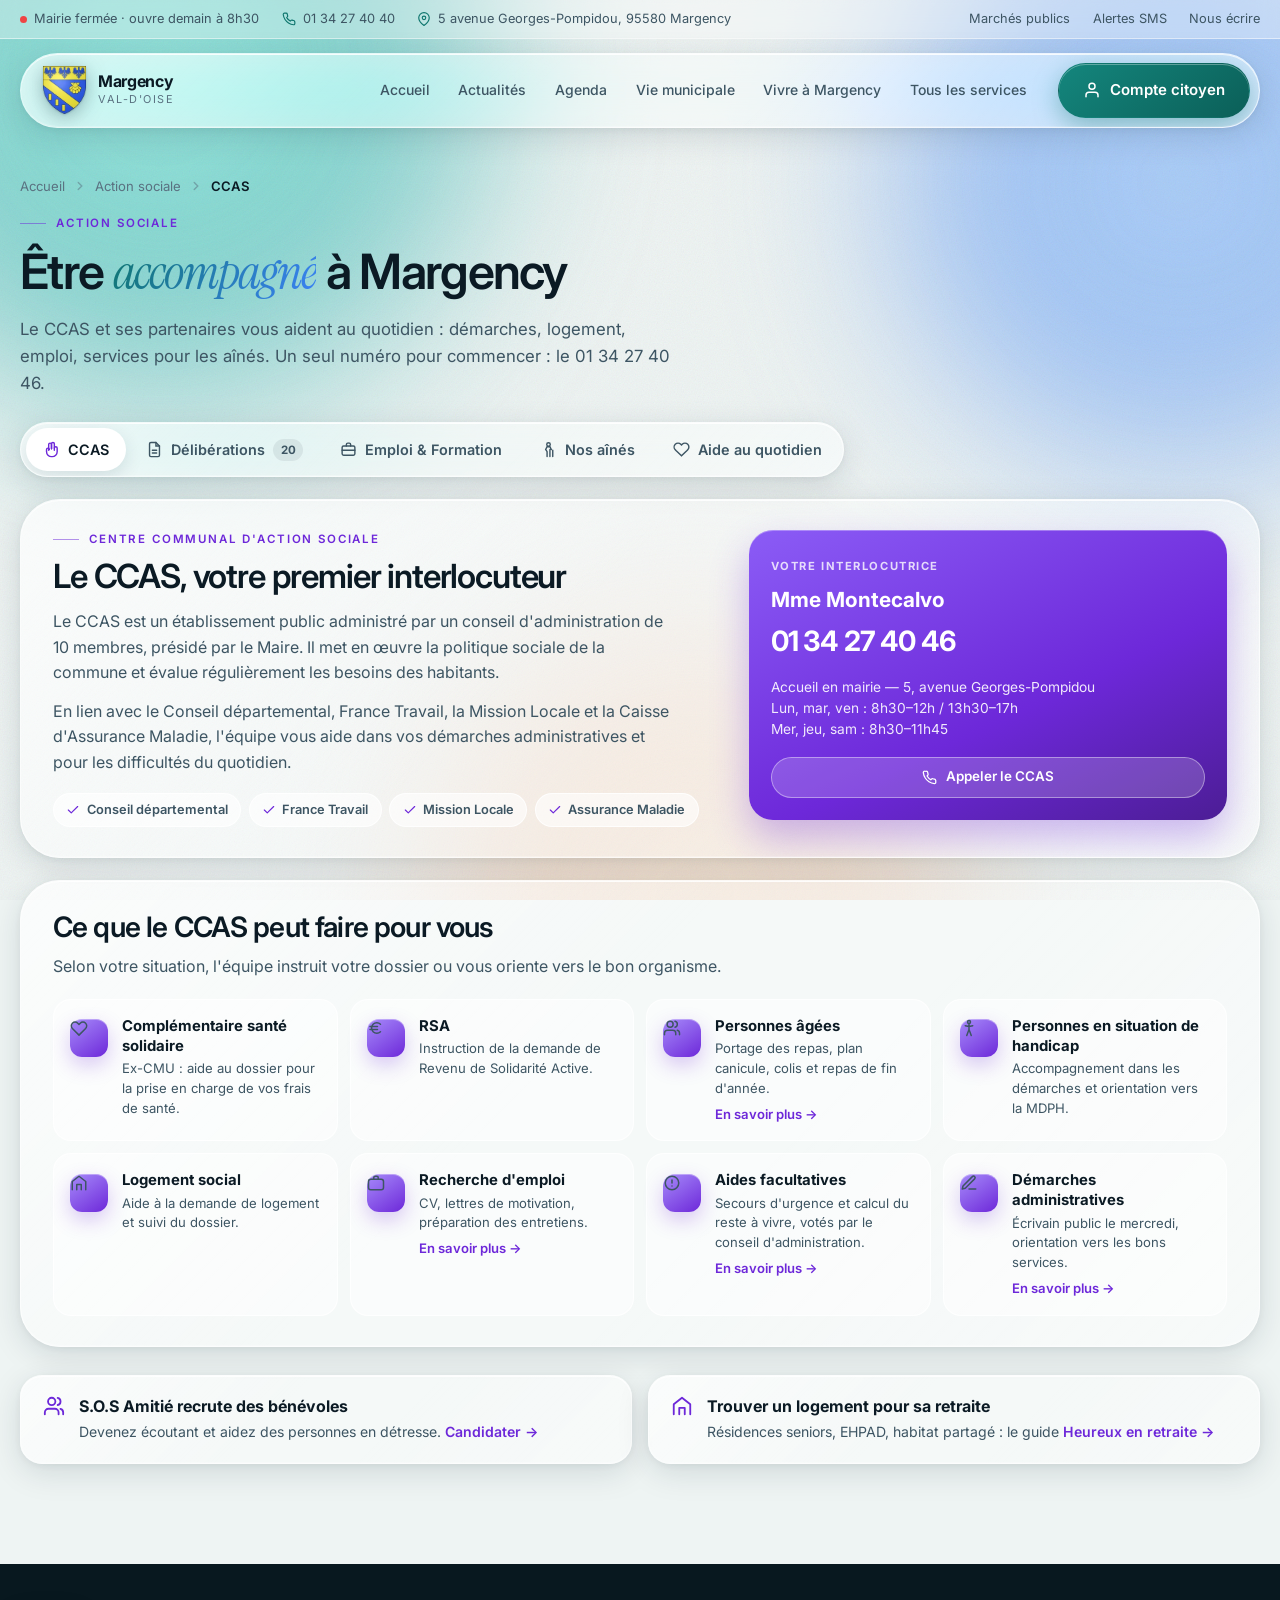
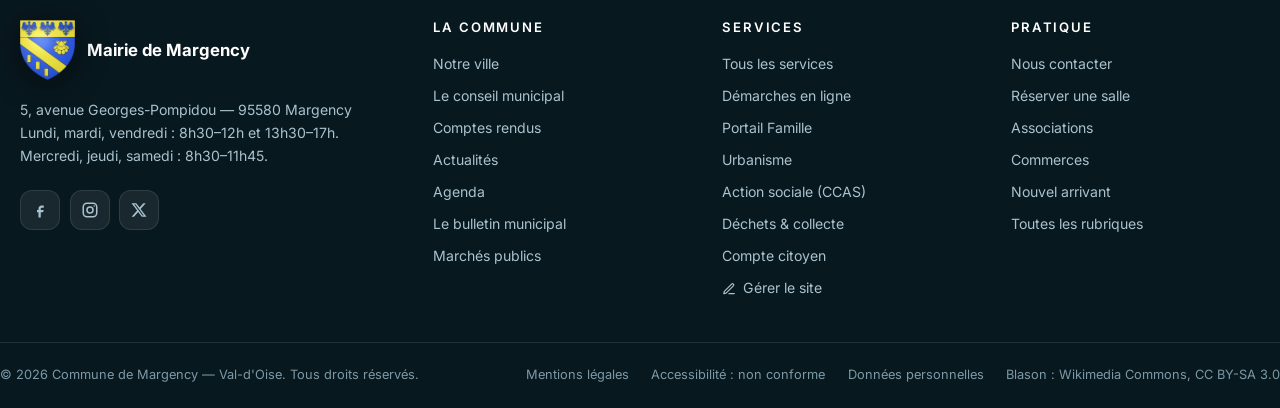
==== commit f664b42e: "Rattraper le contenu publié depuis fin septembre Relevé sur mairie-margency.fr :  - agenda : Café Ph" ====
--- a/action-sociale.html
+++ b/action-sociale.html
@@ -234,10 +234,10 @@
             <a href="actualites.html">Actualités</a>
             <a href="agenda.html">Agenda</a>
             <a href="vie-municipale.html">Vie municipale</a>
-            <a href="enfance-education.html">Enfance &amp ; Éducation</a>
-            <a href="sport-loisirs-culture.html">Sport, Loisirs &amp ; Culture</a>
+            <a href="enfance-education.html">Enfance &amp; Éducation</a>
+            <a href="sport-loisirs-culture.html">Sport, Loisirs &amp; Culture</a>
             <a href="vivre-a-margency.html">Vivre à Margency</a>
-            <a href="environnement-urbanisme.html">Environnement &amp ; Urbanisme</a>
+            <a href="environnement-urbanisme.html">Environnement &amp; Urbanisme</a>
             <a class="active" href="action-sociale.html">Action sociale</a>
             <a href="conseil-municipal.html">Conseil municipal</a>
             <a href="services.html">Tous les services</a>
@@ -263,7 +263,7 @@
       <nav class="seg glass" id="seg" aria-label="Sections de l'action sociale">
         <a href="#ccas" data-v="ccas"><svg viewBox="0 0 24 24" fill="none" stroke="currentColor" stroke-width="2" stroke-linecap="round" stroke-linejoin="round"><path d="M8 13V5a2 2 0 1 1 4 0v6"/><path d="M12 11V4a2 2 0 1 1 4 0v9"/><path d="M16 10a2 2 0 1 1 4 0v5a7 7 0 0 1-7 7h-1a7 7 0 0 1-7-7v-3a2 2 0 1 1 4 0"/></svg>CCAS</a>
         <a href="#deliberations" data-v="deliberations"><svg viewBox="0 0 24 24" fill="none" stroke="currentColor" stroke-width="2" stroke-linecap="round"><path d="M14 2H7a2 2 0 0 0-2 2v16a2 2 0 0 0 2 2h10a2 2 0 0 0 2-2V7z"/><path d="M14 2v5h5M9 13h6M9 17h6"/></svg>Délibérations <b id="nbSeances"></b></a>
-        <a href="#emploi" data-v="emploi"><svg viewBox="0 0 24 24" fill="none" stroke="currentColor" stroke-width="2" stroke-linecap="round"><rect x="3" y="7" width="18" height="13" rx="2"/><path d="M9 7V5a2 2 0 0 1 2-2h2a2 2 0 0 1 2 2v2M3 13h18"/></svg>Emploi &amp ; Formation</a>
+        <a href="#emploi" data-v="emploi"><svg viewBox="0 0 24 24" fill="none" stroke="currentColor" stroke-width="2" stroke-linecap="round"><rect x="3" y="7" width="18" height="13" rx="2"/><path d="M9 7V5a2 2 0 0 1 2-2h2a2 2 0 0 1 2 2v2M3 13h18"/></svg>Emploi &amp; Formation</a>
         <a href="#aines" data-v="aines"><svg viewBox="0 0 24 24" fill="none" stroke="currentColor" stroke-width="2" stroke-linecap="round"><circle cx="12" cy="5" r="2.5"/><path d="M10 22v-7l-2-3 2-4h4l2 4M14 12v10M18 13v9"/></svg>Nos aînés</a>
         <a href="#aide" data-v="aide"><svg viewBox="0 0 24 24" fill="none" stroke="currentColor" stroke-width="2" stroke-linecap="round"><path d="M20.8 4.6a5.5 5.5 0 0 0-7.8 0L12 5.7l-1-1.1a5.5 5.5 0 0 0-7.8 7.8l1 1.1L12 21l7.8-7.5 1-1.1a5.5 5.5 0 0 0 0-7.8z"/></svg>Aide au quotidien</a>
       </nav>
@@ -320,7 +320,7 @@
     <div class="panel glass">
       <div class="hero-as">
         <div class="intro">
-          <div class="eyebrow" style="color:var(--as2)">Emploi &amp ; Formation</div>
+          <div class="eyebrow" style="color:var(--as2)">Emploi &amp; Formation</div>
           <h2 style="margin-top:.6rem">Vous cherchez un emploi&nbsp;?</h2>
           <p>Le CCAS peut vous aider dans vos démarches. Ses agents vous accompagnent pour <b>rédiger votre CV et vos lettres de motivation</b> et pour <b>préparer vos entretiens</b>.</p>
           <p>La ville diffuse aussi régulièrement des offres d'emploi sur ses différents canaux de communication.</p>
@@ -330,7 +330,7 @@
           </div>
         </div>
         <div class="facts" style="margin-top:0">
-          <div class="fact"><small>CV &amp ; lettres</small><b>Relecture, mise en forme</b><span>avec un agent du CCAS</span></div>
+          <div class="fact"><small>CV &amp; lettres</small><b>Relecture, mise en forme</b><span>avec un agent du CCAS</span></div>
           <div class="fact"><small>Entretiens</small><b>Préparation</b><span>questions types, présentation</span></div>
           <div class="fact"><small>Orientation</small><b>Vers le bon organisme</b><span>France Travail, Mission Locale</span></div>
         </div>
@@ -367,10 +367,10 @@
   <!-- ==================== AÎNÉS ==================== -->
   <section class="view" data-view="aines" hidden>
     <div class="jump">
-      <a class="glass" href="#aines/canicule"><span class="ic sm" style="--c1:#fb923c;--c2:#c2410c" data-i="sun"></span>Canicule &amp ; grand froid</a>
+      <a class="glass" href="#aines/canicule"><span class="ic sm" style="--c1:#fb923c;--c2:#c2410c" data-i="sun"></span>Canicule &amp; grand froid</a>
       <a class="glass" href="#aines/repas"><span class="ic sm" style="--c1:#4ade80;--c2:#15803d" data-i="fork"></span>Portage des repas</a>
-      <a class="glass" href="#aines/lien"><span class="ic sm" style="--c1:#f472b6;--c2:#be185d" data-i="users"></span>Visites &amp ; lien social</a>
-      <a class="glass" href="#aines/retraite"><span class="ic sm" style="--c1:#60a5fa;--c2:#2563eb" data-i="doc"></span>Retraite &amp ; démarches</a>
+      <a class="glass" href="#aines/lien"><span class="ic sm" style="--c1:#f472b6;--c2:#be185d" data-i="users"></span>Visites &amp; lien social</a>
+      <a class="glass" href="#aines/retraite"><span class="ic sm" style="--c1:#60a5fa;--c2:#2563eb" data-i="doc"></span>Retraite &amp; démarches</a>
     </div>
 
     <div class="panel glass" id="canicule">
@@ -518,7 +518,7 @@
             <li><a href="enfance-education.html#portail">Portail Famille</a></li>
             <li><a href="environnement-urbanisme.html">Urbanisme</a></li>
             <li><a href="action-sociale.html">Action sociale (CCAS)</a></li>
-            <li><a href="vie-municipale.html#dechets">Déchets &amp ; collecte</a></li>
+            <li><a href="vie-municipale.html#dechets">Déchets &amp; collecte</a></li>
             <li><a href="compte-citoyen.html">Compte citoyen</a></li>
             <li><a class="agent-link" href="gestion.html"><svg viewBox="0 0 24 24" fill="none" stroke="currentColor" stroke-width="2" stroke-linecap="round" stroke-linejoin="round"><path d="M12 20h9"/><path d="M16.5 3.5a2.1 2.1 0 0 1 3 3L7 19l-4 1 1-4z"/></svg>Gérer le site</a></li>
           </ul>
--- a/css/base.css
+++ b/css/base.css
@@ -221,6 +221,11 @@
 .f-brand{display:flex; align-items:center; gap:.8rem; margin-bottom:1.1rem}
 .f-brand strong{color:#fff; font-size:1.05rem}
 .f-about{font-size:.88rem; max-width:38ch; line-height:1.65}
+.socials{display:flex; gap:.6rem; margin-top:1.4rem}
+.soc{width:40px;height:40px;border-radius:12px;display:grid;place-items:center;
+  background:rgba(255,255,255,.07); border:1px solid rgba(255,255,255,.1); transition:.3s var(--ease)}
+.soc:hover{background:#0f766e; color:#fff; transform:translateY(-3px)}
+.soc svg{width:18px;height:18px}
 .agent-link{display:inline-flex; align-items:center; gap:.4rem}
 .agent-link svg{width:14px;height:14px}
 .f-bottom{border-top:1px solid rgba(255,255,255,.1); padding:22px 0; font-size:.8rem;
